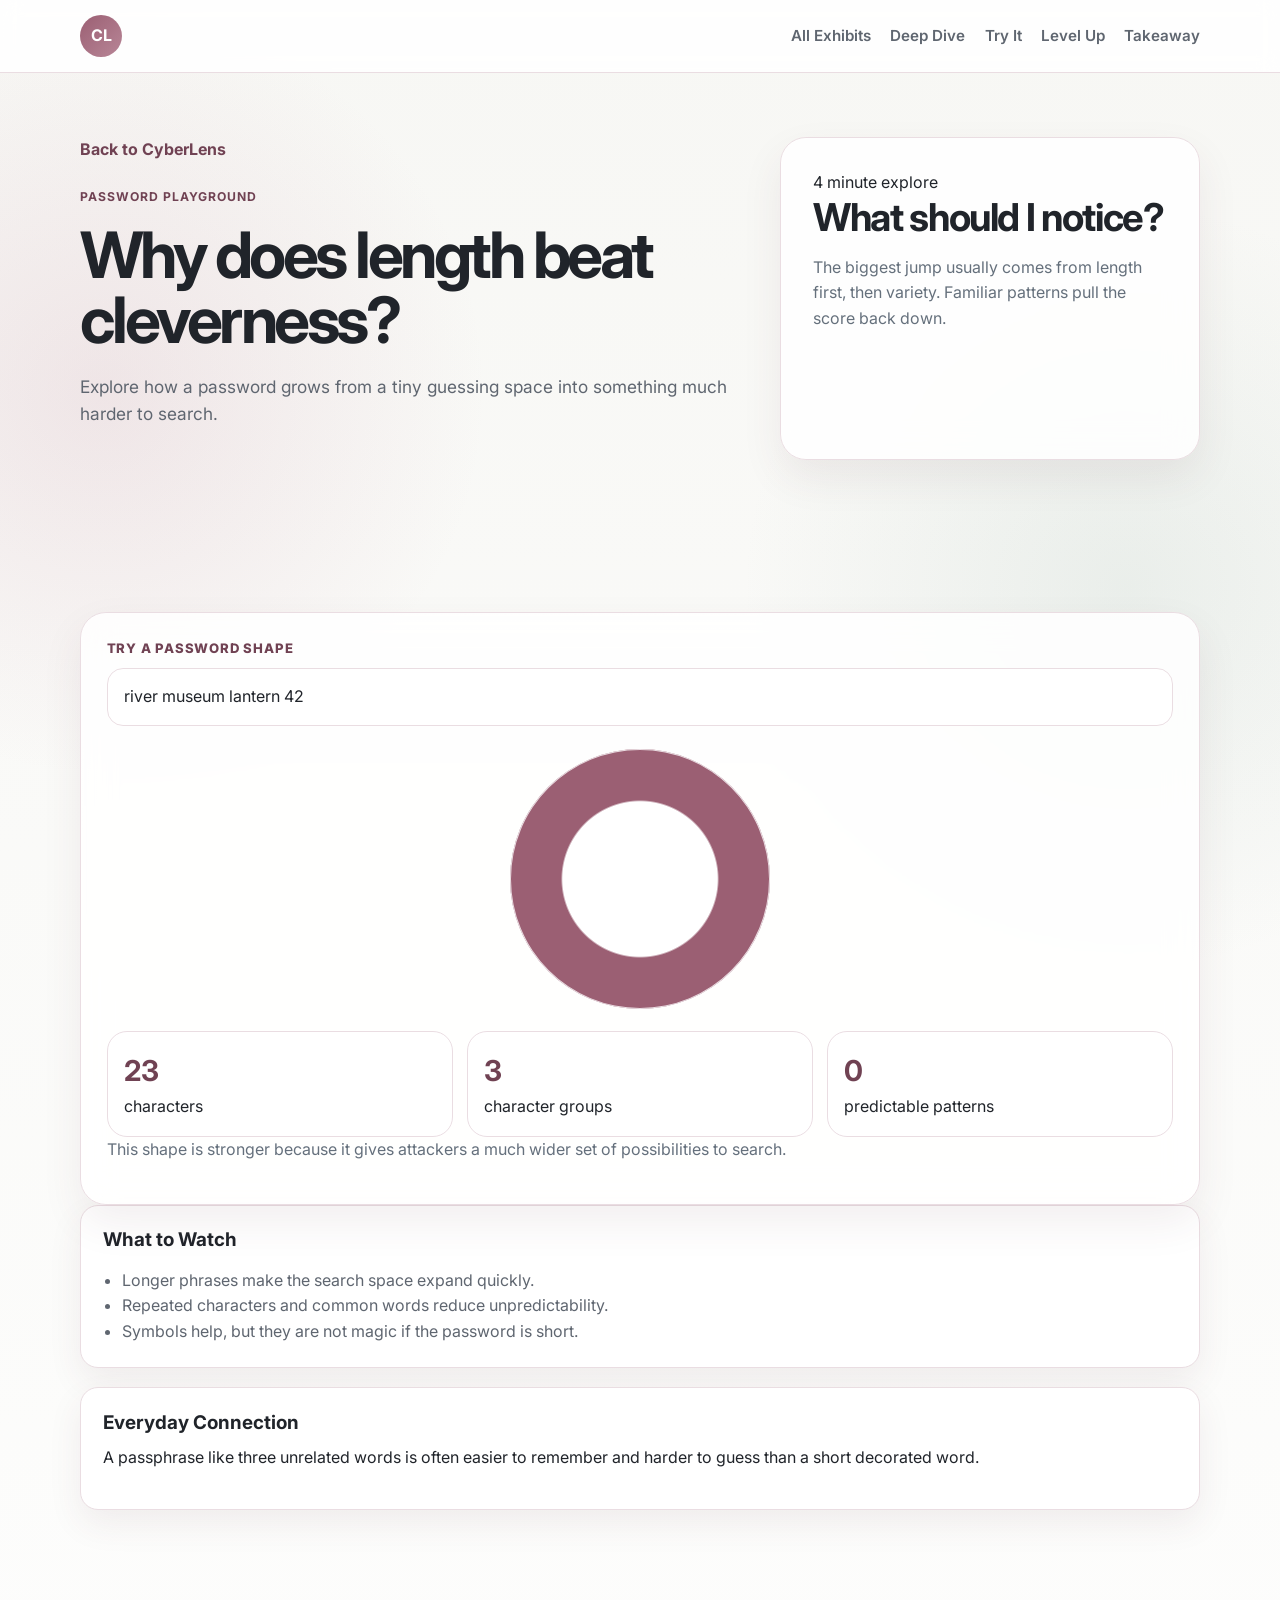
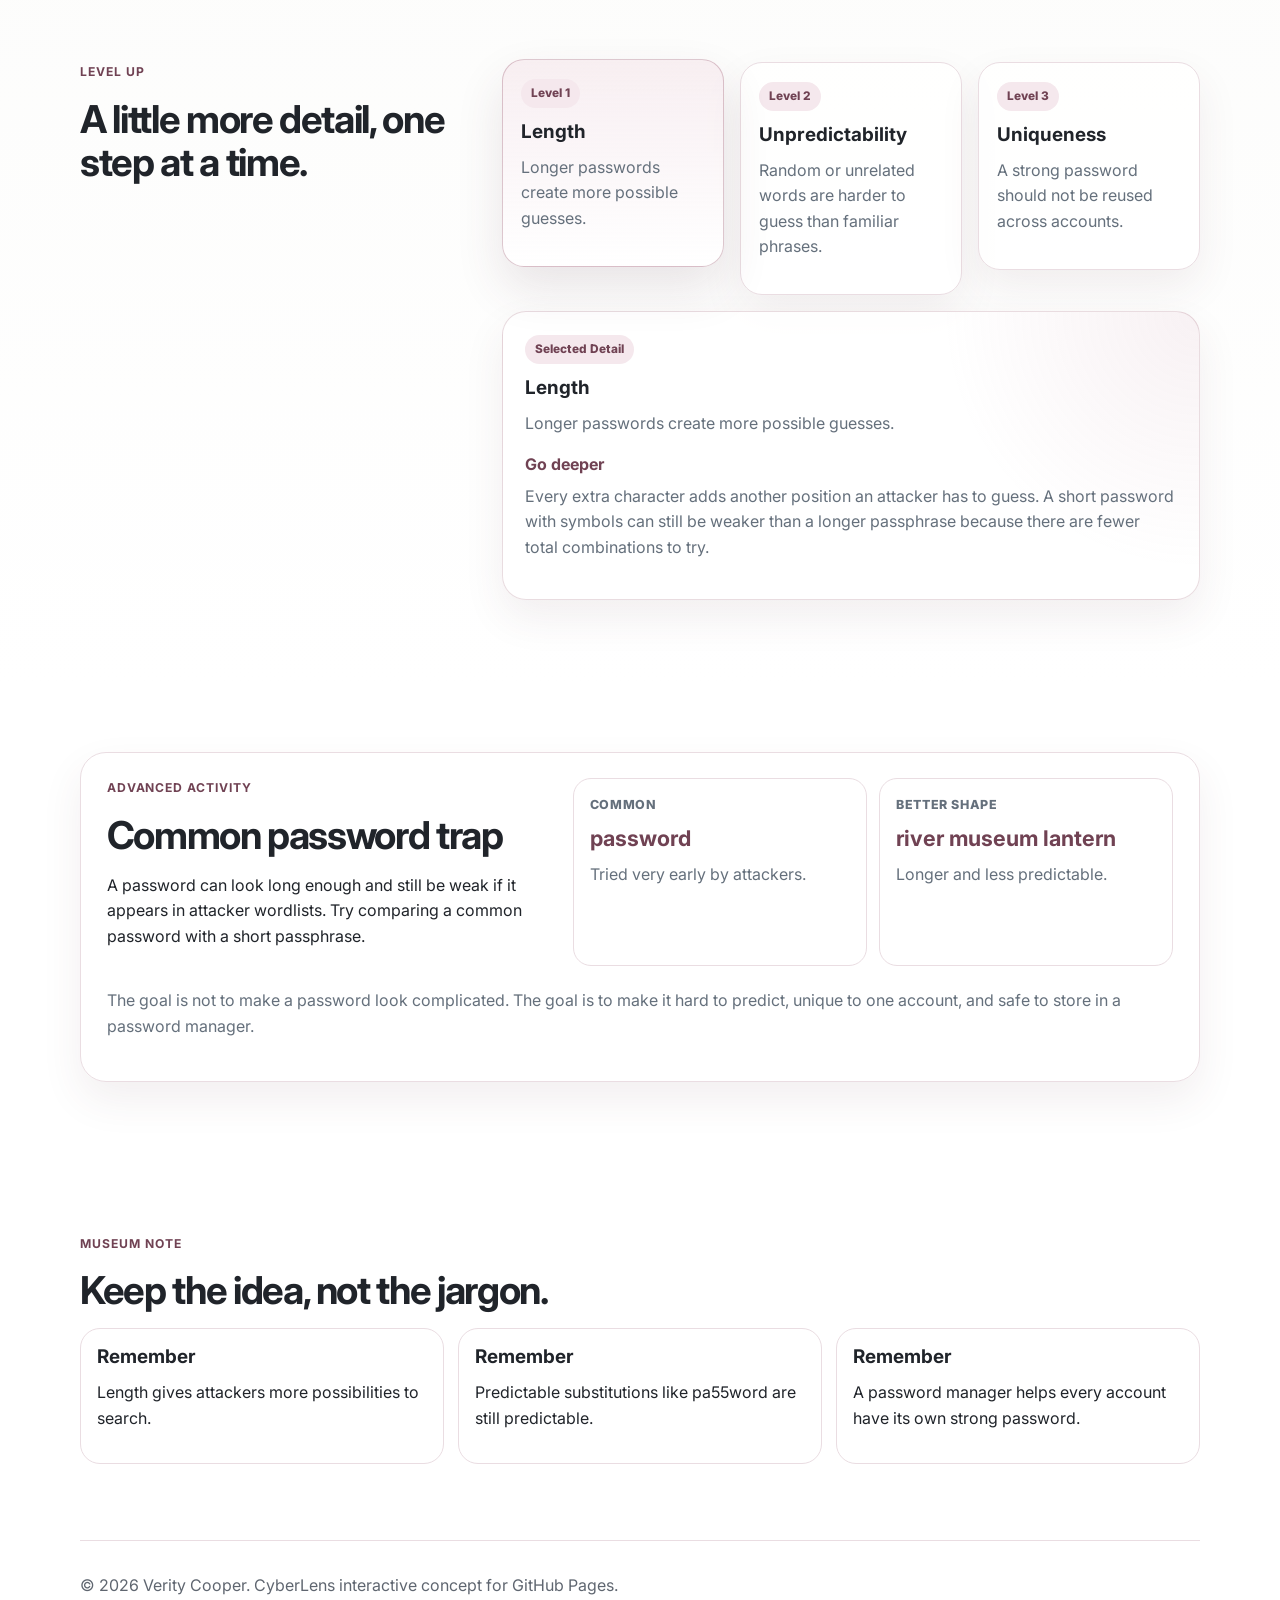
==== exhibit.html @ e2686ccc "File Upload Uploaded all files from my computer. No other commits available." ====
<!DOCTYPE html>
<html lang="en">
  <head>
    <meta charset="UTF-8" />
    <meta name="viewport" content="width=device-width, initial-scale=1.0" />
    <meta
      name="description"
      content="A deeper interactive CyberLens exhibit for visually exploring a cybersecurity concept."
    />
    <title>CyberLens Exhibit | Verity Cooper</title>
    <link rel="preconnect" href="https://fonts.googleapis.com" />
    <link rel="preconnect" href="https://fonts.gstatic.com" crossorigin />
    <link
      href="https://fonts.googleapis.com/css2?family=Inter:wght@400;500;600;700;800;900&display=swap"
      rel="stylesheet"
    />
    <link rel="stylesheet" href="base.css" />
    <link rel="stylesheet" href="cyberlens.css" />
  </head>
  <body class="cyberlens-page exhibit-detail-page">
    <header class="site-header cyberlens-header">
      <nav class="nav cyberlens-nav" aria-label="CyberLens exhibit navigation">
        <a class="logo cyberlens-logo" href="index.html">CL</a>
        <div class="nav-links">
          <a href="index.html#gallery">All Exhibits</a>
          <a href="#deep-dive">Deep Dive</a>
          <a href="#try-it">Try It</a>
          <a href="#level-up">Level Up</a>
          <a href="#takeaway">Takeaway</a>
        </div>
      </nav>
    </header>

    <main>
      <section class="section detail-hero" id="deep-dive">
        <div>
          <a class="back-link" href="index.html#gallery">Back to CyberLens</a>
          <p class="eyebrow" id="detail-kicker">CyberLens Exhibit</p>
          <h1 id="detail-title">Loading exhibit...</h1>
          <p class="hero-text" id="detail-summary">
            Preparing a deeper interactive exhibit.
          </p>
        </div>
        <aside class="museum-card detail-lens-card">
          <span class="card-label" id="detail-duration">3 minute explore</span>
          <h2 id="detail-question">What should I notice?</h2>
          <p id="detail-question-copy">
            Look for the visual pattern, then try changing the inputs.
          </p>
        </aside>
      </section>

      <section class="section detail-layout" id="try-it">
        <div class="interactive-panel detail-experiment" id="detail-experiment"></div>
        <aside class="detail-sidebar">
          <div class="source-card">
            <h3>What to Watch</h3>
            <ul id="watch-list"></ul>
          </div>
          <div class="source-card">
            <h3>Everyday Connection</h3>
            <p id="everyday-copy"></p>
          </div>
        </aside>
      </section>

      <section class="section level-up-section" id="level-up">
        <div>
          <p class="eyebrow">Level Up</p>
          <h2>A little more detail, one step at a time.</h2>
        </div>
        <div class="level-up-grid" id="level-up-grid"></div>
      </section>

      <section class="section advanced-exhibit" id="advanced-exhibit" hidden>
        <div id="advanced-content"></div>
      </section>

      <section class="section takeaway-section" id="takeaway">
        <div>
          <p class="eyebrow">Museum Note</p>
          <h2>Keep the idea, not the jargon.</h2>
        </div>
        <div class="takeaway-grid" id="takeaway-grid"></div>
      </section>
    </main>

    <footer class="footer">
      <p>© 2026 Verity Cooper. CyberLens interactive concept for GitHub Pages.</p>
    </footer>
    <script src="cyberlens-exhibit.js"></script>
  </body>
</html>
---- base.css ----
:root {
  --bg: #f7f7f4;
  --bg-soft: #ffffff;
  --card: #ffffff;
  --ink: #20242a;
  --muted: #5f6670;
  --accent: #9b5f73;
  --accent-strong: #704253;
  --accent-soft: #f5e8ed;
  --line: #eadde2;
  --shadow: 0 14px 34px rgba(83, 52, 63, 0.08);
}

* {
  box-sizing: border-box;
}

html {
  scroll-behavior: smooth;
}

body {
  margin: 0;
  font-family: "Inter", Arial, sans-serif;
  color: var(--ink);
  background:
    radial-gradient(circle at top right, rgba(196, 141, 160, 0.16), transparent 28rem),
    linear-gradient(180deg, var(--bg), var(--bg-soft));
  line-height: 1.6;
}

a {
  color: inherit;
  text-decoration: none;
}

.site-header {
  position: sticky;
  top: 0;
  z-index: 10;
  background: rgba(255, 255, 255, 0.92);
  border-bottom: 1px solid var(--line);
  backdrop-filter: blur(10px);
}

.nav {
  width: min(1120px, calc(100% - 2rem));
  margin: 0 auto;
  min-height: 72px;
  display: flex;
  align-items: center;
  justify-content: space-between;
  gap: 1rem;
}

.logo {
  display: inline-grid;
  place-items: center;
  width: 42px;
  height: 42px;
  border-radius: 50%;
  color: #ffffff;
  font-weight: 700;
  background: var(--accent);
}

.nav-links {
  display: flex;
  align-items: center;
  gap: 1.2rem;
  color: var(--muted);
  font-size: 0.95rem;
  font-weight: 600;
}

.nav-links a:hover {
  color: var(--accent-strong);
}

.section {
  width: min(1120px, calc(100% - 2rem));
  margin: 0 auto;
  padding: 4.75rem 0;
}

.eyebrow {
  margin: 0 0 1rem;
  color: var(--accent-strong);
  font-size: 0.76rem;
  font-weight: 700;
  letter-spacing: 0.08em;
  text-transform: uppercase;
}

h1,
h2,
h3,
p {
  margin-top: 0;
}

h1 {
  max-width: 720px;
  margin-bottom: 1.25rem;
  font-size: clamp(2.45rem, 5vw, 4.8rem);
  line-height: 1.02;
  letter-spacing: -0.055em;
}

h2 {
  margin-bottom: 1rem;
  font-size: clamp(1.8rem, 3vw, 2.65rem);
  line-height: 1.12;
  letter-spacing: -0.035em;
}

h3 {
  margin-bottom: 0.7rem;
  font-size: 1.18rem;
  line-height: 1.25;
}

.hero-text,
.section-heading p {
  color: var(--muted);
  font-size: 1.08rem;
}

.hero-text {
  max-width: 680px;
  margin-bottom: 2rem;
}

.hero-actions {
  display: flex;
  flex-wrap: wrap;
  gap: 0.9rem;
}

.button {
  display: inline-flex;
  align-items: center;
  justify-content: center;
  min-height: 48px;
  padding: 0 1.2rem;
  border: none;
  border-radius: 999px;
  font: inherit;
  font-weight: 700;
  cursor: pointer;
  transition: transform 160ms ease, box-shadow 160ms ease, background 160ms ease;
}

.button:hover {
  transform: translateY(-2px);
}

.button.primary {
  color: #ffffff;
  background: var(--accent);
  box-shadow: 0 12px 24px rgba(112, 66, 83, 0.18);
}

.button.secondary {
  color: var(--accent-strong);
  background: #ffffff;
  border: 1px solid var(--line);
}

.section-heading {
  max-width: 720px;
  margin-bottom: 2rem;
}

.back-link {
  display: inline-flex;
  margin-bottom: 1.5rem;
  color: var(--accent-strong);
  font-weight: 700;
}

.source-card {
  padding: 1.4rem;
  background: var(--card);
  border: 1px solid var(--line);
  border-radius: 18px;
  box-shadow: var(--shadow);
}

.source-card ul {
  padding-left: 1.15rem;
  margin-bottom: 0;
  color: var(--muted);
}

.footer {
  width: min(1120px, calc(100% - 2rem));
  margin: 0 auto;
  padding: 2rem 0 3rem;
  color: var(--muted);
  border-top: 1px solid var(--line);
}

@media (max-width: 900px) {
  .hero-actions {
    width: 100%;
  }
}
---- cyberlens.css ----
.cyberlens-page {
  --lens-bg: #f7f7f4;
  --lens-card: rgba(255, 255, 255, 0.86);
  --lens-ink: #20242a;
  --lens-muted: #65707c;
  --lens-accent: #9b5f73;
  --lens-accent-strong: #704253;
  --lens-accent-soft: #f5e8ed;
  --lens-sage: #dfe8df;
  --lens-blue: #e6edf5;
  --lens-line: #eadde2;
  --lens-shadow: 0 18px 42px rgba(83, 52, 63, 0.08);
  background:
    radial-gradient(circle at 8% 12%, rgba(196, 141, 160, 0.18), transparent 24rem),
    radial-gradient(circle at 88% 18%, rgba(154, 181, 169, 0.16), transparent 24rem),
    linear-gradient(180deg, var(--lens-bg), #ffffff 70%);
}

.cyberlens-header {
  background: rgba(255, 255, 255, 0.88);
}

.cyberlens-logo,
.lens-button {
  background: linear-gradient(135deg, var(--lens-accent), #b88697);
}

.lens-secondary {
  color: var(--lens-accent-strong);
}

.lens-hero {
  min-height: 78vh;
  display: grid;
  grid-template-columns: minmax(0, 1.08fr) minmax(300px, 0.92fr);
  align-items: center;
  gap: 3rem;
}

.lens-hero h1 {
  max-width: 820px;
}

.museum-card,
.interactive-panel,
.exhibit-card,
.settings-card {
  background: var(--lens-card);
  border: 1px solid var(--lens-line);
  border-radius: 26px;
  box-shadow: var(--lens-shadow);
  backdrop-filter: blur(16px);
}

.museum-card {
  position: relative;
  overflow: hidden;
  padding: 2rem;
}

.museum-card p:not(.card-label),
.exhibit-card p,
.exhibit-intro p,
.result-copy,
.clue-panel p,
.scenario-lab p,
.settings-exhibit p {
  color: var(--lens-muted);
}

.orbit {
  position: absolute;
  inset: auto -2rem -2rem auto;
  width: 12rem;
  height: 12rem;
  border-radius: 50%;
  background: rgba(245, 232, 237, 0.74);
}

.orbit span {
  position: absolute;
  width: 2rem;
  height: 2rem;
  border-radius: 50%;
  background: #ffffff;
  box-shadow: 0 10px 24px rgba(112, 66, 83, 0.12);
  animation: lens-float 4s ease-in-out infinite;
}

.orbit span:nth-child(1) {
  top: 1.2rem;
  left: 3rem;
}

.orbit span:nth-child(2) {
  top: 4.6rem;
  right: 1.6rem;
  animation-delay: 0.5s;
}

.orbit span:nth-child(3) {
  bottom: 2rem;
  left: 4.6rem;
  animation-delay: 1s;
}

.mini-hash-preview {
  position: relative;
  display: grid;
  grid-template-columns: 0.7fr 1fr;
  gap: 0.65rem;
  margin-top: 1.4rem;
}

.mini-hash-preview span {
  padding: 0.7rem 0.8rem;
  border-radius: 16px;
  background: rgba(255, 255, 255, 0.72);
  color: var(--lens-accent-strong);
  font-weight: 800;
}

.exhibit-grid {
  display: grid;
  grid-template-columns: repeat(3, minmax(0, 1fr));
  gap: 1.1rem;
}

.exhibit-card {
  display: block;
  min-height: 220px;
  padding: 1.4rem;
  transition: transform 180ms ease, box-shadow 180ms ease, border-color 180ms ease;
}

.exhibit-card:hover {
  transform: translateY(-5px);
  border-color: rgba(155, 95, 115, 0.34);
  box-shadow: 0 22px 48px rgba(83, 52, 63, 0.12);
}

.exhibit-card::after {
  content: "Open deeper exhibit";
  display: inline-flex;
  margin-top: 1rem;
  color: var(--lens-accent-strong);
  font-size: 0.86rem;
  font-weight: 800;
}

.exhibit-icon {
  display: grid;
  place-items: center;
  width: 52px;
  height: 52px;
  margin-bottom: 1.1rem;
  border-radius: 18px;
  color: var(--lens-accent-strong);
  background: var(--lens-accent-soft);
  font-size: 0.86rem;
  font-weight: 900;
}

.exhibit-section {
  display: grid;
  grid-template-columns: minmax(0, 0.82fr) minmax(0, 1.18fr);
  align-items: start;
  gap: 1.4rem;
}

.exhibit-intro {
  position: sticky;
  top: 6rem;
}

.detail-link {
  display: inline-flex;
  margin-top: 1rem;
  color: var(--lens-accent-strong);
  font-weight: 800;
}

.detail-link:hover {
  color: var(--lens-accent);
}

.interactive-panel {
  padding: 1.6rem;
}

.lens-label {
  display: block;
  margin-bottom: 0.55rem;
  color: var(--lens-accent-strong);
  font-size: 0.82rem;
  font-weight: 800;
  letter-spacing: 0.06em;
  text-transform: uppercase;
}

.lens-input {
  width: 100%;
  padding: 0.95rem 1rem;
  border: 1px solid var(--lens-line);
  border-radius: 16px;
  background: rgba(255, 255, 255, 0.82);
  color: var(--lens-ink);
  font: inherit;
}

.lens-input:focus {
  outline: 3px solid rgba(155, 95, 115, 0.16);
  border-color: rgba(155, 95, 115, 0.44);
}

.lens-textarea {
  min-height: 128px;
  resize: vertical;
}

.password-lab,
.hash-lab,
.encryption-lab,
.phishing-lab,
.wifi-lab,
.footprint-lab,
.scenario-lab {
  display: grid;
  gap: 1.2rem;
}

.strength-meter {
  height: 14px;
  margin: 1rem 0;
  overflow: hidden;
  border-radius: 999px;
  background: #efe4e8;
}

.strength-meter span {
  display: block;
  width: 20%;
  height: 100%;
  border-radius: inherit;
  background: linear-gradient(90deg, #c48da0, #94a98f);
  transition: width 220ms ease;
}

.pattern-board,
.wifi-scene,
.footprint-map {
  display: grid;
  gap: 0.8rem;
}

.pattern-board {
  grid-template-columns: repeat(3, 1fr);
}

.password-breakdown,
.password-legend {
  display: flex;
  flex-wrap: wrap;
  gap: 0.45rem;
}

.password-breakdown span,
.password-legend span {
  min-width: 44px;
  padding: 0.55rem 0.65rem;
  border-radius: 14px;
  color: var(--lens-accent-strong);
  background: rgba(255, 255, 255, 0.72);
  border: 1px solid var(--lens-line);
  font-size: 0.78rem;
  font-weight: 800;
  text-align: center;
}

.visual-caption {
  margin: 0 0 0.8rem;
  color: var(--lens-muted);
  font-size: 0.94rem;
}

.password-legend {
  margin-top: 0.75rem;
}

.password-legend span {
  min-width: auto;
  font-size: 0.72rem;
  letter-spacing: 0.04em;
  text-transform: uppercase;
}

.password-breakdown .upper,
.password-legend .upper {
  background: var(--lens-blue);
}

.password-breakdown .number,
.password-legend .number {
  background: var(--lens-sage);
}

.password-breakdown .symbol,
.password-legend .symbol {
  background: var(--lens-accent-soft);
}

.pattern-board div,
.avalanche-card,
.clue-panel,
.scenario-lab aside {
  padding: 1rem;
  border: 1px solid var(--lens-line);
  border-radius: 20px;
  background: rgba(255, 255, 255, 0.62);
}

.pattern-board strong,
.avalanche-card span {
  display: block;
  color: var(--lens-accent-strong);
  font-size: 2rem;
  line-height: 1;
}

.pattern-board span {
  color: var(--lens-muted);
  font-size: 0.86rem;
  font-weight: 700;
}

.hash-lab {
  grid-template-columns: 1fr 1fr;
}

.hash-output,
.cipher-output {
  display: block;
  min-height: 78px;
  margin-top: 0.8rem;
  padding: 1rem;
  overflow-wrap: anywhere;
  border-radius: 18px;
  background: #fbf7f8;
  color: var(--lens-accent-strong);
  font-family: "Inter", Arial, sans-serif;
  font-weight: 800;
}

.avalanche-card {
  grid-column: 1 / -1;
  text-align: center;
}

.encryption-lab {
  grid-template-columns: 1fr 0.55fr 1fr;
  align-items: end;
}

.key-control {
  padding: 1rem;
  border-radius: 20px;
  background: var(--lens-blue);
}

.key-control input {
  width: 100%;
  accent-color: var(--lens-accent);
}

.key-control strong {
  display: block;
  margin-top: 0.6rem;
  color: var(--lens-accent-strong);
  font-size: 2rem;
}

.phishing-lab,
.scenario-lab {
  grid-template-columns: 1fr 0.75fr;
}

.email-card {
  padding: 1.2rem;
  border-radius: 22px;
  background: #ffffff;
  border: 1px solid var(--lens-line);
}

.clue,
.scenario-actions button {
  border: 1px solid var(--lens-line);
  border-radius: 999px;
  color: var(--lens-accent-strong);
  background: var(--lens-accent-soft);
  font: inherit;
  font-weight: 800;
  cursor: pointer;
  transition: transform 160ms ease, background 160ms ease;
}

.clue {
  padding: 0.12rem 0.45rem;
}

.clue:hover,
.scenario-actions button:hover {
  transform: translateY(-2px);
  background: #ffffff;
}

.wifi-scene {
  grid-template-columns: 0.65fr 1fr 0.65fr;
  align-items: center;
}

.device,
.observer {
  padding: 1rem;
  border-radius: 20px;
  text-align: center;
  background: #ffffff;
  border: 1px solid var(--lens-line);
  font-weight: 800;
}

.observer {
  grid-column: 1 / -1;
  color: var(--lens-accent-strong);
  background: var(--lens-accent-soft);
}

.data-path {
  display: flex;
  justify-content: space-around;
  align-items: center;
  min-height: 72px;
  border-radius: 999px;
  background: linear-gradient(90deg, var(--lens-accent-soft), var(--lens-blue));
}

.data-path span {
  width: 18px;
  height: 18px;
  border-radius: 50%;
  background: var(--lens-accent);
  animation: lens-pulse 1.3s ease-in-out infinite;
}

.data-path span:nth-child(2) {
  animation-delay: 0.2s;
}

.data-path span:nth-child(3) {
  animation-delay: 0.4s;
}

.wifi-lab.is-secure .data-path span {
  border-radius: 7px;
  background: #8aa084;
}

.wifi-lab.is-secure .observer {
  color: #465b42;
  background: var(--lens-sage);
}

.toggle-list {
  display: flex;
  flex-wrap: wrap;
  gap: 0.7rem;
}

.toggle-list label,
.settings-card label {
  display: inline-flex;
  align-items: center;
  gap: 0.45rem;
  padding: 0.7rem 0.9rem;
  border-radius: 999px;
  background: #ffffff;
  border: 1px solid var(--lens-line);
  color: var(--lens-accent-strong);
  font-weight: 800;
}

.toggle-list input,
.settings-card input {
  accent-color: var(--lens-accent);
}

.footprint-map {
  grid-template-columns: repeat(2, minmax(0, 1fr));
}

.footprint-node {
  padding: 1rem;
  border-radius: 20px;
  background: var(--lens-accent-soft);
  color: var(--lens-accent-strong);
  font-weight: 800;
  animation: lens-rise 220ms ease both;
}

.scenario-actions {
  display: flex;
  flex-wrap: wrap;
  gap: 0.7rem;
  margin-top: 1rem;
}

.scenario-actions button {
  padding: 0.7rem 0.9rem;
}

.settings-exhibit {
  display: grid;
  grid-template-columns: 1fr 1fr;
  gap: 1.4rem;
  align-items: center;
}

.settings-card {
  display: grid;
  gap: 0.8rem;
  padding: 1.4rem;
}

.detail-hero {
  display: grid;
  grid-template-columns: minmax(0, 1fr) minmax(280px, 0.62fr);
  gap: 1.4rem;
  align-items: end;
  padding-top: 4rem;
}

.detail-lens-card {
  min-height: 100%;
}

.detail-layout {
  grid-template-columns: minmax(0, 1.1fr) minmax(280px, 0.9fr);
  gap: 1.8rem;
}

.detail-experiment {
  min-height: 360px;
}

.detail-sidebar {
  display: grid;
  gap: 1.2rem;
}

.level-up-section {
  display: grid;
  grid-template-columns: minmax(0, 0.72fr) minmax(0, 1.28fr);
  gap: 1.8rem;
  align-items: start;
}

.level-up-grid {
  display: grid;
  grid-template-columns: repeat(3, minmax(0, 1fr));
  gap: 1rem;
  align-items: start;
}

.level-card {
  display: block;
  width: 100%;
  min-height: 0;
  padding: 1.15rem;
  border: 1px solid var(--lens-line);
  border-radius: 22px;
  background: var(--lens-card);
  box-shadow: var(--lens-shadow);
  color: inherit;
  font: inherit;
  text-align: left;
  cursor: pointer;
  transition: transform 160ms ease, border-color 160ms ease, box-shadow 160ms ease;
}

.level-card:hover,
.level-card[aria-selected="true"] {
  transform: translateY(-3px);
  border-color: rgba(155, 95, 115, 0.34);
  box-shadow: 0 22px 48px rgba(83, 52, 63, 0.12);
}

.level-card[aria-selected="true"] {
  background: linear-gradient(180deg, rgba(245, 232, 237, 0.72), rgba(255, 255, 255, 0.9));
}

.level-card span,
.comparison-mail article > span {
  display: inline-flex;
  width: fit-content;
  margin-bottom: 0.75rem;
  padding: 0.32rem 0.62rem;
  border-radius: 999px;
  color: var(--lens-accent-strong);
  background: var(--lens-accent-soft);
  font-size: 0.74rem;
  font-weight: 800;
}

.level-card p {
  color: var(--lens-muted);
}

.advanced-card {
  display: grid;
  grid-template-columns: minmax(0, 0.85fr) minmax(280px, 1.15fr);
  gap: 1.4rem;
  padding: 1.6rem;
  border: 1px solid var(--lens-line);
  border-radius: 26px;
  background: var(--lens-card);
  box-shadow: var(--lens-shadow);
}

.level-detail-panel {
  grid-column: 1 / -1;
  padding: 1.4rem;
  border: 1px solid rgba(155, 95, 115, 0.22);
  border-radius: 24px;
  background:
    radial-gradient(circle at top right, rgba(196, 141, 160, 0.12), transparent 16rem),
    rgba(255, 255, 255, 0.82);
  box-shadow: var(--lens-shadow);
}

.level-detail-panel > span {
  display: inline-flex;
  width: fit-content;
  margin-bottom: 0.75rem;
  padding: 0.32rem 0.62rem;
  border-radius: 999px;
  color: var(--lens-accent-strong);
  background: var(--lens-accent-soft);
  font-size: 0.74rem;
  font-weight: 800;
}

.level-detail-panel p {
  color: var(--lens-muted);
}

.level-detail-panel strong {
  display: block;
  margin: 1rem 0 0.35rem;
  color: var(--lens-accent-strong);
}

.advanced-card > .result-copy {
  grid-column: 1 / -1;
}

.otp-grid {
  display: grid;
  gap: 0.75rem;
}

.otp-grid div,
.password-example-grid div {
  padding: 1rem;
  border: 1px solid var(--lens-line);
  border-radius: 18px;
  background: rgba(255, 255, 255, 0.72);
}

.password-example-grid {
  display: grid;
  grid-template-columns: repeat(2, minmax(0, 1fr));
  gap: 0.75rem;
}

.phishing-form-grid {
  display: grid;
  grid-template-columns: repeat(3, minmax(0, 1fr));
  gap: 0.75rem;
}

.phishing-form-grid article {
  padding: 1rem;
  border: 1px solid var(--lens-line);
  border-radius: 18px;
  background: rgba(255, 255, 255, 0.72);
}

.phishing-form-grid span {
  display: inline-flex;
  width: fit-content;
  margin-bottom: 0.65rem;
  padding: 0.3rem 0.56rem;
  border-radius: 999px;
  color: var(--lens-accent-strong);
  background: var(--lens-accent-soft);
  font-size: 0.72rem;
  font-weight: 800;
}

.phishing-form-grid p {
  margin-bottom: 0;
  color: var(--lens-muted);
}

.otp-grid span,
.password-example-grid span {
  display: block;
  margin-bottom: 0.35rem;
  color: var(--lens-muted);
  font-size: 0.78rem;
  font-weight: 800;
  letter-spacing: 0.05em;
  text-transform: uppercase;
}

.otp-grid strong,
.password-example-grid strong {
  display: block;
  margin-bottom: 0.4rem;
  color: var(--lens-accent-strong);
  font-size: 1.35rem;
}

.otp-grid strong {
  letter-spacing: 0.18em;
}

.password-example-grid p {
  margin-bottom: 0;
  color: var(--lens-muted);
}

.detail-metrics,
.takeaway-grid,
.hash-compare-grid,
.comparison-mail,
.encryption-steps,
.wifi-layers,
.profile-stack,
.scenario-paths {
  display: grid;
  gap: 0.9rem;
}

.detail-metrics,
.takeaway-grid,
.hash-compare-grid,
.comparison-mail,
.encryption-steps {
  grid-template-columns: repeat(3, minmax(0, 1fr));
}

.hash-compare-grid,
.comparison-mail {
  grid-template-columns: repeat(2, minmax(0, 1fr));
}

.phishing-comparison {
  gap: 1.4rem;
  align-items: start;
}

.phishing-comparison .calmer-message {
  grid-column: 1 / -1;
}

.phishing-comparison .clue-panel,
.phishing-comparison article {
  min-height: auto;
}

.detail-metrics div,
.takeaway-grid article,
.comparison-mail article,
.encryption-steps div,
.profile-stack div {
  padding: 1rem;
  border: 1px solid var(--lens-line);
  border-radius: 20px;
  background: rgba(255, 255, 255, 0.68);
}

.detail-metrics strong {
  display: block;
  color: var(--lens-accent-strong);
  font-size: 1.8rem;
}

.password-orbit {
  width: min(260px, 100%);
  aspect-ratio: 1;
  margin: 1.4rem auto;
  border-radius: 50%;
  background:
    radial-gradient(circle at center, #ffffff 0 42%, transparent 43%),
    conic-gradient(var(--lens-accent) 0 var(--password-score, 50%), #efe4e8 var(--password-score, 50%) 100%);
  box-shadow: inset 0 0 0 1px var(--lens-line);
}

.hash-cell-grid {
  display: grid;
  grid-template-columns: repeat(16, minmax(0, 1fr));
  gap: 0.35rem;
}

.hash-cell-grid span {
  display: grid;
  place-items: center;
  min-height: 34px;
  border-radius: 10px;
  background: #f4ecef;
  color: var(--lens-muted);
  font-size: 0.82rem;
  font-weight: 800;
}

.hash-cell-grid span.changed {
  color: var(--lens-accent-strong);
  background: var(--lens-accent-soft);
}

.encryption-steps span {
  display: grid;
  place-items: center;
  width: 34px;
  height: 34px;
  margin-bottom: 0.7rem;
  border-radius: 12px;
  color: #ffffff;
  background: var(--lens-accent);
  font-weight: 900;
}

.wifi-detail-scene {
  display: grid;
  gap: 1.2rem;
}

.wifi-scene-header {
  display: flex;
  justify-content: space-between;
  gap: 1rem;
  align-items: flex-start;
}

.wifi-scene-header h3 {
  margin-bottom: 0;
}

.wifi-route {
  display: grid;
  grid-template-columns: 0.6fr 1.2fr 0.6fr;
  align-items: center;
  gap: 0.9rem;
  padding: 1rem;
  border: 1px solid var(--lens-line);
  border-radius: 24px;
  background:
    radial-gradient(circle at center, rgba(245, 232, 237, 0.72), transparent 13rem),
    rgba(255, 255, 255, 0.62);
}

.wifi-device {
  display: grid;
  gap: 0.25rem;
  padding: 1rem;
  border-radius: 20px;
  text-align: center;
  background: #ffffff;
  border: 1px solid var(--lens-line);
  box-shadow: 0 12px 24px rgba(83, 52, 63, 0.06);
}

.wifi-device span {
  color: var(--lens-muted);
  font-size: 0.78rem;
  font-weight: 800;
  letter-spacing: 0.05em;
  text-transform: uppercase;
}

.wifi-device strong {
  color: var(--lens-accent-strong);
}

.wifi-path {
  display: grid;
  gap: 0.7rem;
}

.packet-line {
  display: flex;
  justify-content: space-around;
  gap: 0.5rem;
  padding: 1rem;
  border-radius: 999px;
  background: var(--lens-accent-soft);
}

.packet-line span {
  padding: 0.45rem 0.6rem;
  border-radius: 999px;
  background: #ffffff;
  color: var(--lens-accent-strong);
  font-size: 0.8rem;
  font-weight: 800;
}

.wifi-detail-scene.is-secure .packet-line span {
  color: var(--lens-accent-strong);
  background: var(--lens-sage);
}

.wifi-path small {
  color: var(--lens-muted);
  line-height: 1.6;
}

.wifi-observer {
  display: grid;
  grid-template-columns: repeat(2, minmax(0, 1fr));
  gap: 0.9rem;
}

.wifi-observer div,
.wifi-example-grid article {
  padding: 1rem;
  border: 1px solid var(--lens-line);
  border-radius: 20px;
  background: rgba(255, 255, 255, 0.72);
}

.wifi-observer span,
.wifi-example-grid span {
  display: block;
  margin-bottom: 0.35rem;
  color: var(--lens-muted);
  font-size: 0.78rem;
  font-weight: 800;
  letter-spacing: 0.05em;
  text-transform: uppercase;
}

.wifi-observer strong {
  display: block;
  color: var(--lens-accent-strong);
  margin-bottom: 0.35rem;
}

.wifi-observer p,
.wifi-example-grid p {
  margin-bottom: 0;
  color: var(--lens-muted);
}

.wifi-example-grid {
  display: grid;
  grid-template-columns: repeat(3, minmax(0, 1fr));
  gap: 0.75rem;
}

.wifi-example-grid h3 {
  margin-bottom: 0.45rem;
}

.footprint-controls {
  display: grid;
  gap: 0.85rem;
}

.footprint-visual {
  min-height: 340px;
  display: grid;
  place-items: center;
  position: relative;
  overflow: hidden;
  padding: 1rem;
  border: 1px solid var(--lens-line);
  border-radius: 24px;
  background:
    radial-gradient(circle at center, rgba(245, 232, 237, 0.86), transparent 12rem),
    rgba(255, 255, 255, 0.6);
}

.profile-core {
  width: 150px;
  height: 150px;
  display: grid;
  place-items: center;
  align-content: center;
  position: relative;
  z-index: 2;
  border-radius: 50%;
  background: #ffffff;
  border: 1px solid var(--lens-line);
  box-shadow: var(--lens-shadow);
  text-align: center;
}

.profile-core span,
.profile-core small {
  color: var(--lens-muted);
  font-size: 0.78rem;
  font-weight: 800;
  letter-spacing: 0.05em;
  text-transform: uppercase;
}

.profile-core strong {
  color: var(--lens-accent-strong);
  font-size: 2.5rem;
  line-height: 1;
}

.profile-orbits {
  position: absolute;
  inset: 0;
}

.profile-node {
  width: min(210px, 42%);
  position: absolute;
  padding: 0.85rem;
  border: 1px solid var(--lens-line);
  border-radius: 18px;
  background: rgba(255, 255, 255, 0.84);
  box-shadow: 0 12px 24px rgba(83, 52, 63, 0.08);
}

.profile-node::before {
  content: "";
  width: 34px;
  height: 1px;
  position: absolute;
  top: 50%;
  background: var(--lens-line);
}

.profile-node:nth-child(1) {
  top: 1rem;
  left: 1rem;
}

.profile-node:nth-child(2) {
  top: 1rem;
  right: 1rem;
}

.profile-node:nth-child(3) {
  bottom: 1rem;
  left: 1rem;
}

.profile-node:nth-child(4) {
  right: 1rem;
  bottom: 1rem;
}

.profile-node strong {
  display: block;
  color: var(--lens-accent-strong);
  margin-bottom: 0.25rem;
}

.profile-node span {
  color: var(--lens-muted);
  font-size: 0.86rem;
}

.scenario-paths {
  grid-template-columns: repeat(3, minmax(0, 1fr));
}

.scenario-paths button {
  padding: 1rem;
  border: 1px solid var(--lens-line);
  border-radius: 18px;
  color: var(--lens-accent-strong);
  background: #ffffff;
  font: inherit;
  font-weight: 800;
  cursor: pointer;
}

.cyberlens-page.high-contrast {
  --lens-bg: #fbfbf8;
  --lens-muted: #39414b;
  --lens-line: #d5b9c3;
  --lens-accent-strong: #4f2636;
}

.cyberlens-page.reduce-motion *,
.cyberlens-page.reduce-motion *::before,
.cyberlens-page.reduce-motion *::after {
  animation: none !important;
  transition-duration: 0.01ms !important;
}

@keyframes lens-float {
  0%,
  100% {
    transform: translateY(0);
  }
  50% {
    transform: translateY(-10px);
  }
}

@keyframes lens-pulse {
  0%,
  100% {
    transform: scale(0.82);
    opacity: 0.55;
  }
  50% {
    transform: scale(1.08);
    opacity: 1;
  }
}

@keyframes lens-rise {
  from {
    opacity: 0;
    transform: translateY(8px);
  }
  to {
    opacity: 1;
    transform: translateY(0);
  }
}

@media (max-width: 980px) {
  .lens-hero,
  .exhibit-section,
  .detail-hero,
  .detail-layout,
  .level-up-section,
  .advanced-card,
  .encryption-lab,
  .phishing-lab,
  .scenario-lab,
  .settings-exhibit {
    grid-template-columns: 1fr;
  }

  .exhibit-intro {
    position: static;
  }

  .exhibit-grid {
    grid-template-columns: repeat(2, minmax(0, 1fr));
  }

  .detail-metrics,
  .level-up-grid,
  .password-example-grid,
  .phishing-form-grid,
  .wifi-example-grid,
  .takeaway-grid,
  .hash-compare-grid,
  .comparison-mail,
  .encryption-steps,
  .wifi-route,
  .wifi-observer,
  .scenario-paths {
    grid-template-columns: 1fr;
  }

  .wifi-scene-header {
    display: grid;
  }
}

@media (max-width: 640px) {
  .lens-hero {
    min-height: auto;
    padding-top: 4rem;
  }

  .exhibit-grid,
  .hash-lab,
  .pattern-board,
  .wifi-scene,
  .footprint-map,
  .phishing-form-grid {
    grid-template-columns: 1fr;
  }

  .profile-node {
    width: 100%;
    position: static;
  }

  .profile-node::before {
    display: none;
  }

  .footprint-visual {
    place-items: stretch;
  }

  .profile-orbits {
    display: grid;
    gap: 0.75rem;
    position: static;
    margin-top: 1rem;
  }

  .interactive-panel,
  .museum-card {
    padding: 1.2rem;
    border-radius: 22px;
  }
}
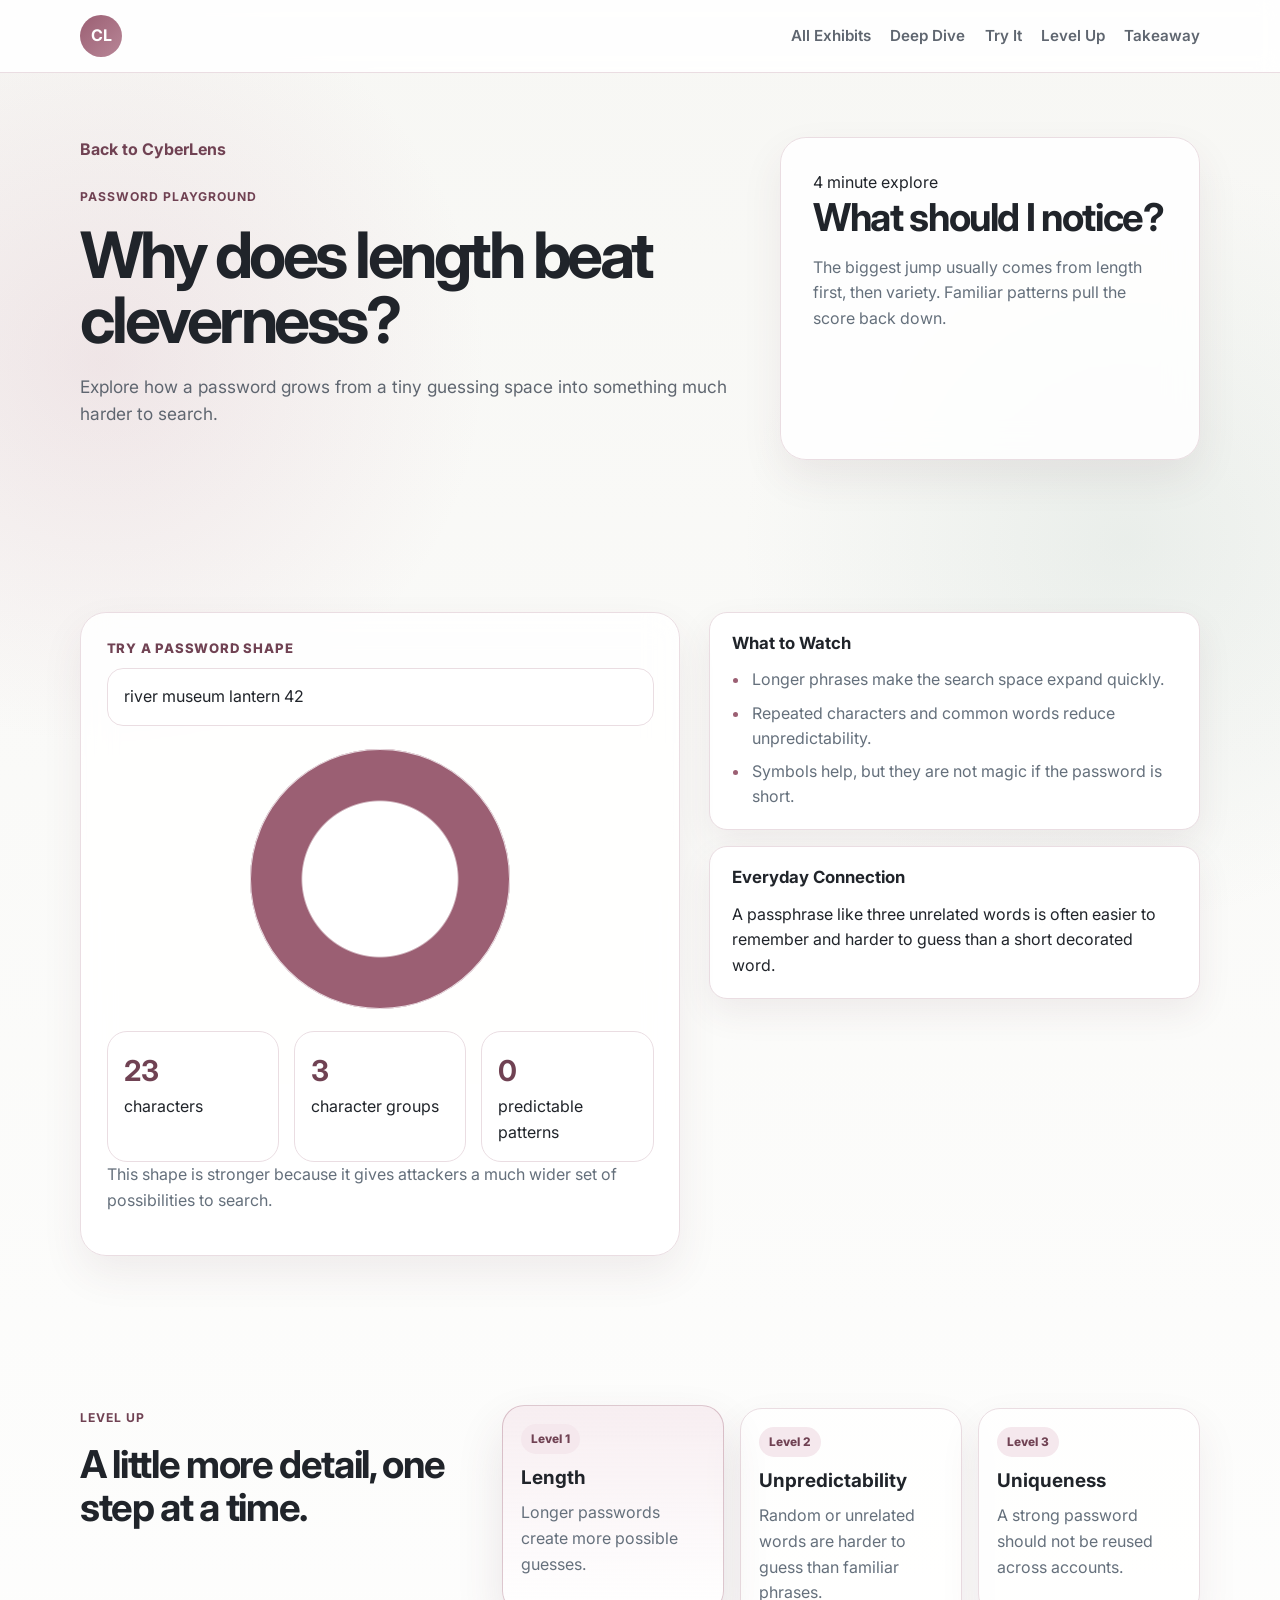
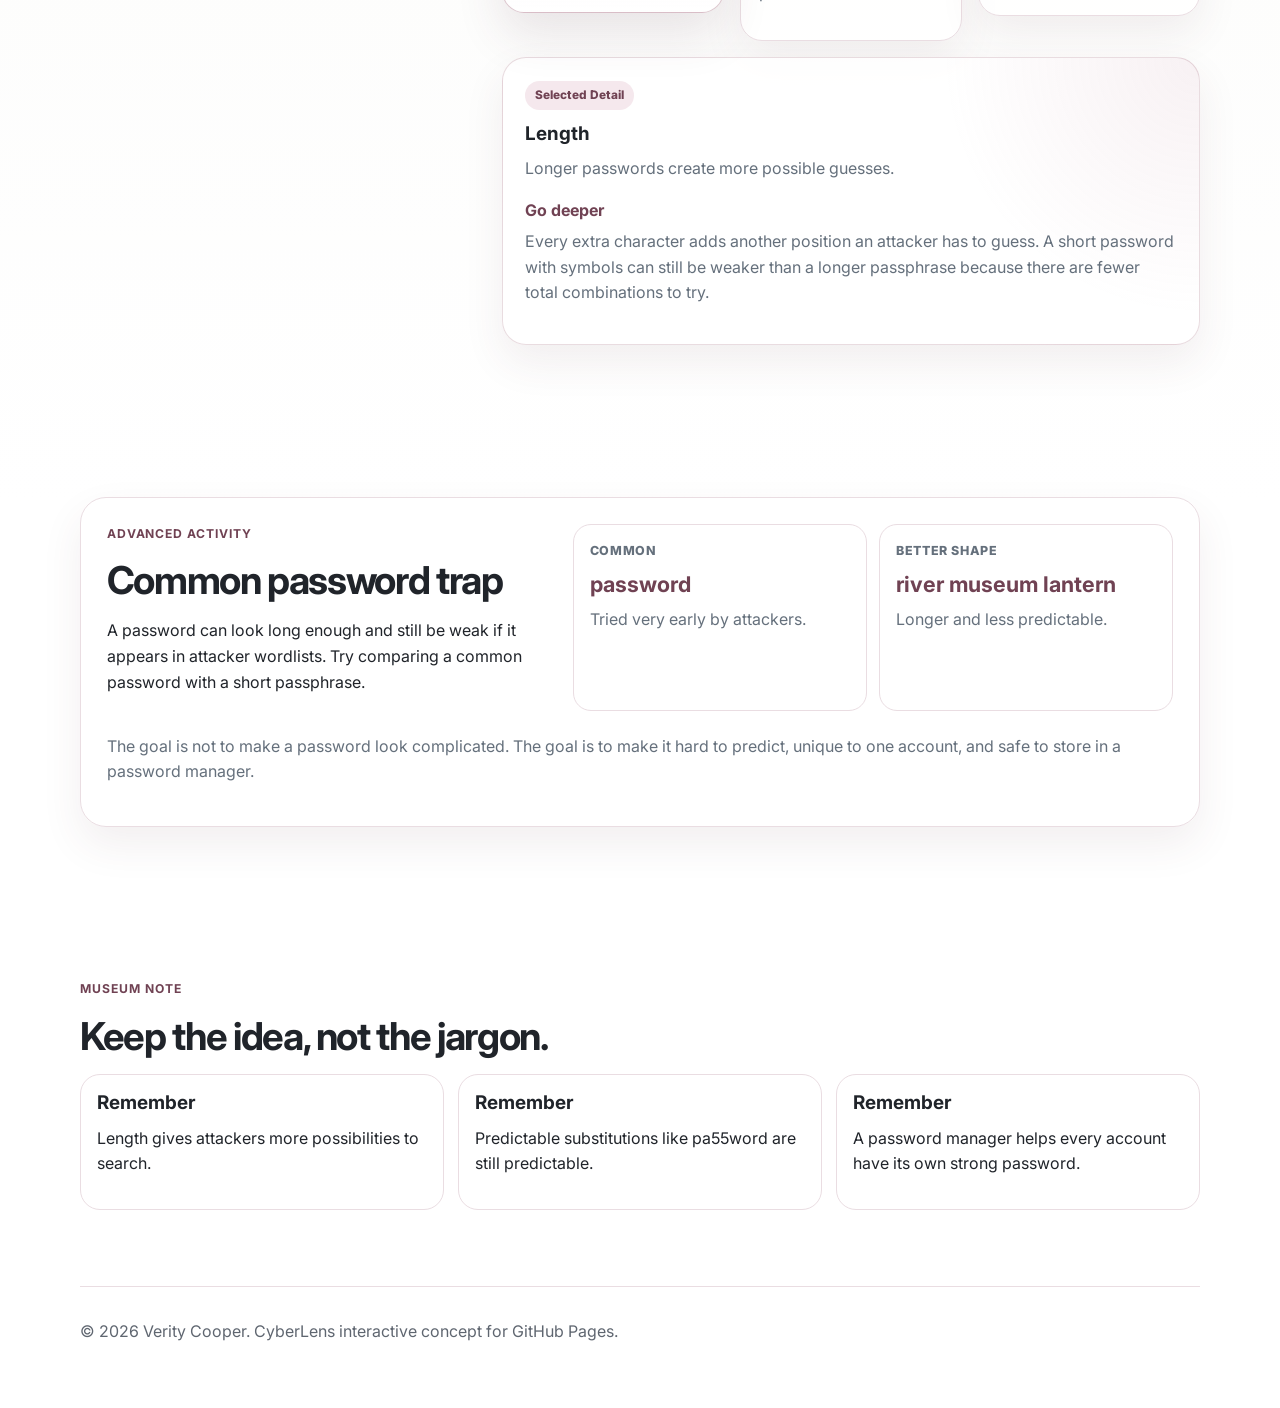
==== commit ee5f229f: "Fix exhibit sidebar spacing and spell out HTTPS and VPN" ====
--- a/exhibit.html
+++ b/exhibit.html
@@ -55,7 +55,7 @@
         <aside class="detail-sidebar">
           <div class="source-card">
             <h3>What to Watch</h3>
-            <ul id="watch-list"></ul>
+            <ul id="watch-list" class="watch-list"></ul>
           </div>
           <div class="source-card">
             <h3>Everyday Connection</h3>
--- a/cyberlens.css
+++ b/cyberlens.css
@@ -542,18 +542,51 @@
   min-height: 100%;
 }
 
-.detail-layout {
-  grid-template-columns: minmax(0, 1.1fr) minmax(280px, 0.9fr);
-  gap: 1.8rem;
-}
-
-.detail-experiment {
-  min-height: 360px;
-}
-
-.detail-sidebar {
-  display: grid;
-  gap: 1.2rem;
+.detail-layout {
+  display: grid;
+  grid-template-columns: minmax(0, 1.1fr) minmax(280px, 0.9fr);
+  gap: 1.8rem;
+  align-items: start;
+}
+
+.detail-experiment {
+  min-height: 0;
+}
+
+.detail-sidebar {
+  display: grid;
+  gap: 1rem;
+  align-content: start;
+}
+
+.detail-sidebar .source-card {
+  padding: 1.25rem 1.35rem;
+}
+
+.detail-sidebar .source-card h3 {
+  margin: 0 0 0.85rem;
+  font-size: 1.05rem;
+}
+
+.detail-sidebar .source-card p,
+.detail-sidebar .source-card ul {
+  margin: 0;
+}
+
+.detail-sidebar .watch-list {
+  padding-left: 1.15rem;
+  display: grid;
+  gap: 0.55rem;
+  color: var(--lens-muted);
+}
+
+.detail-sidebar .watch-list li {
+  line-height: 1.55;
+  padding-left: 0.15rem;
+}
+
+.detail-sidebar .watch-list li::marker {
+  color: var(--lens-accent);
 }
 
 .level-up-section {
